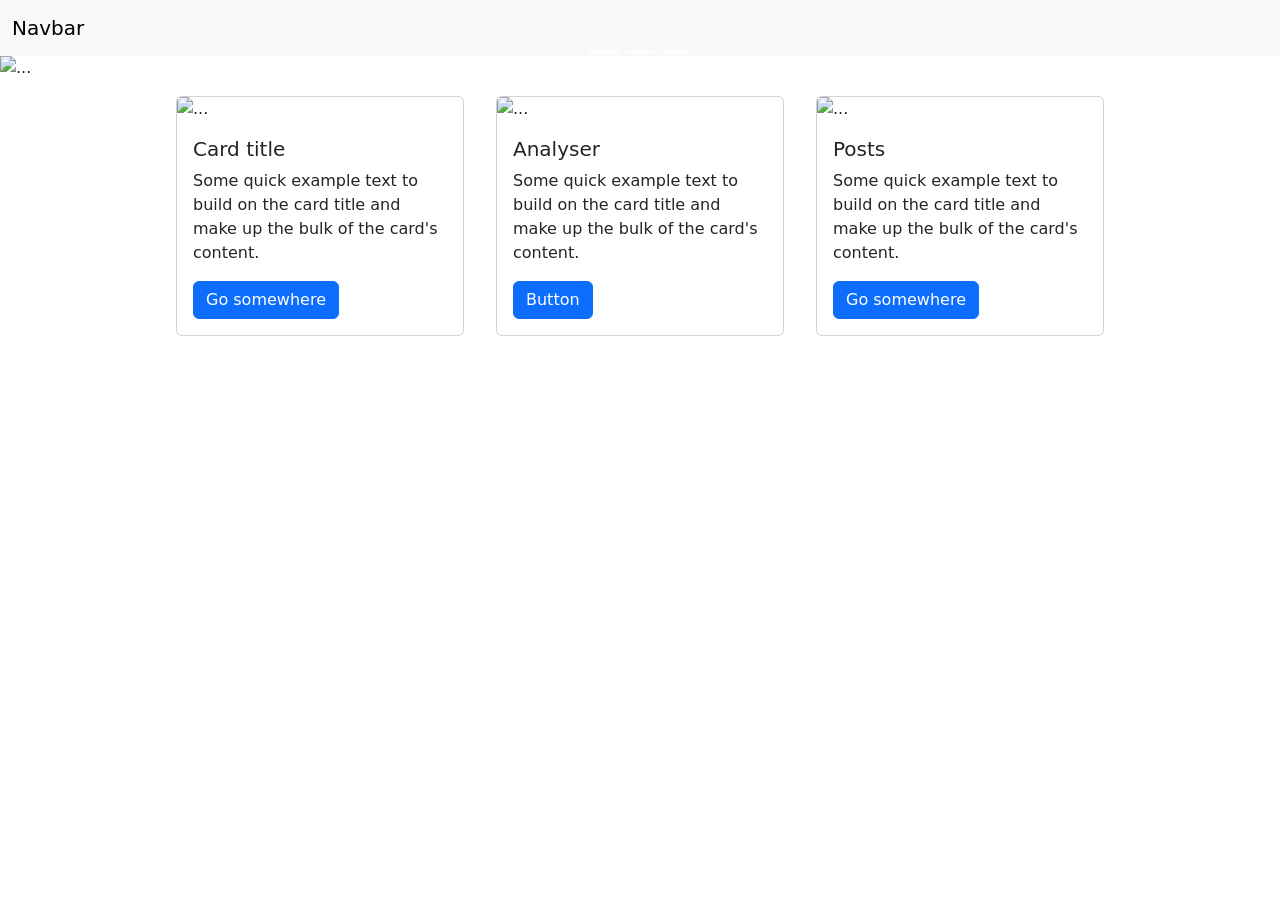
==== hhcs new/index.html @ 7307ed91 "new look ui" ====
<!DOCTYPE html>
<html lang="en">
<head>
    <meta charset="UTF-8">
    <meta http-equiv="X-UA-Compatible" content="IE=edge">
    <meta name="viewport" content="width=device-width, initial-scale=1.0">
    <title>HCSS</title>
    <script src="https://cdn.jsdelivr.net/npm/bootstrap@5.0.2/dist/js/bootstrap.bundle.min.js" integrity="sha384-MrcW6ZMFYlzcLA8Nl+NtUVF0sA7MsXsP1UyJoMp4YLEuNSfAP+JcXn/tWtIaxVXM" crossorigin="anonymous"></script>
    <link href="https://cdn.jsdelivr.net/npm/bootstrap@5.0.2/dist/css/bootstrap.min.css" rel="stylesheet" integrity="sha384-EVSTQN3/azprG1Anm3QDgpJLIm9Nao0Yz1ztcQTwFspd3yD65VohhpuuCOmLASjC" crossorigin="anonymous">
    <link rel="stylesheet" href="style.css">
</head>
<body>
    <!-- As a link -->
<nav class="navbar navbar-light bg-light">
    <div class="container-fluid">
      <a class="navbar-brand" href="#">Navbar</a>
    </div>
  </nav>
  
  <!-- As a heading
  <nav class="navbar navbar-light bg-light">
    <div class="container-fluid">
      <span class="navbar-brand mb-0 h1">Navbar</span>
    </div>
  </nav> -->



  <div id="carouselExampleCaptions" class="carousel slide" data-bs-ride="carousel">
    <div class="carousel-indicators">
      <button type="button" data-bs-target="#carouselExampleCaptions" data-bs-slide-to="0" class="active" aria-current="true" aria-label="Slide 1"></button>
      <button type="button" data-bs-target="#carouselExampleCaptions" data-bs-slide-to="1" aria-label="Slide 2"></button>
      <button type="button" data-bs-target="#carouselExampleCaptions" data-bs-slide-to="2" aria-label="Slide 3"></button>
    </div>
    <div class="carousel-inner">
      <div class="carousel-item active">
        <img src="Project_69-01.jpg" class="d-block w-100 h-100" alt="...">
        <div class="carousel-caption d-none d-md-block">
            <div class="p-text"><h5>Third slide label</h5>
                <p>Some representative placeholder content for the third slide.</p>
            </div>
        </div>
      </div>
      <div class="carousel-item">
        <img src="Project_155-12.jpg" class="d-block w-100 h-100" alt="...">
        <div class="carousel-caption d-none d-md-block">
            <div class="p-text"><h5>Third slide label</h5>
                <p>Some representative placeholder content for the third slide.</p>
            </div>
        </div>
      </div>
      <div class="carousel-item">
        <img src="Project_155-07.jpg" class="d-block w-100 h-100" alt="...">
        <div class="carousel-caption d-none d-md-block">
            <div class="p-text"><h5>Third slide label</h5>
            <p>Some representative placeholder content for the third slide.</p>
        </div>
        </div>
      </div>
    </div>
    <button class="carousel-control-prev" type="button" data-bs-target="#carouselExampleCaptions" data-bs-slide="prev">
      <span class="carousel-control-prev-icon" aria-hidden="true"></span>
      <span class="visually-hidden">Previous</span>
    </button>
    <button class="carousel-control-next" type="button" data-bs-target="#carouselExampleCaptions" data-bs-slide="next">
      <span class="carousel-control-next-icon" aria-hidden="true"></span>
      <span class="visually-hidden">Next</span>
    </button>
  </div>


  <div class="cards">
    <div class="card" style="width: 18rem;">
        <img src="Project_69-01.jpg" class="card-img-top" alt="...">
        <div class="card-body">
          <h5 class="card-title">Card title</h5>
          <p class="card-text">Some quick example text to build on the card title and make up the bulk of the card's content.</p>
          <a href="#" class="btn btn-primary">Go somewhere</a>
        </div>
      </div>
    <div class="card" style="width: 18rem;">
        <img src="Project_155-12.jpg" class="card-img-top" alt="...">
        <div class="card-body">
          <h5 class="card-title">Analyser</h5>
          <p class="card-text">Some quick example text to build on the card title and make up the bulk of the card's content.</p>
          <a href="./forms.html" class="btn btn-primary">Button</a>
        </div>
      </div>
    <div class="card" style="width: 18rem;">
        <img src="Project_155-07.jpg" class="card-img-top" alt="...">
        <div class="card-body">
          <h5 class="card-title">Posts</h5>
          <p class="card-text">Some quick example text to build on the card title and make up the bulk of the card's content.</p>
          <a href="#" class="btn btn-primary">Go somewhere</a>
        </div>
      </div>
  </div>



</body>
</html>
---- hhcs new/style.css ----
.cards{
    display: flex;
    justify-content: center;
}

.card{
    margin: 1rem;
}

.p-text{
    background-color: rgba(0, 0, 0, 0.5);
}

.form-inp{
    justify-content: center;
    margin: 2rem;
}
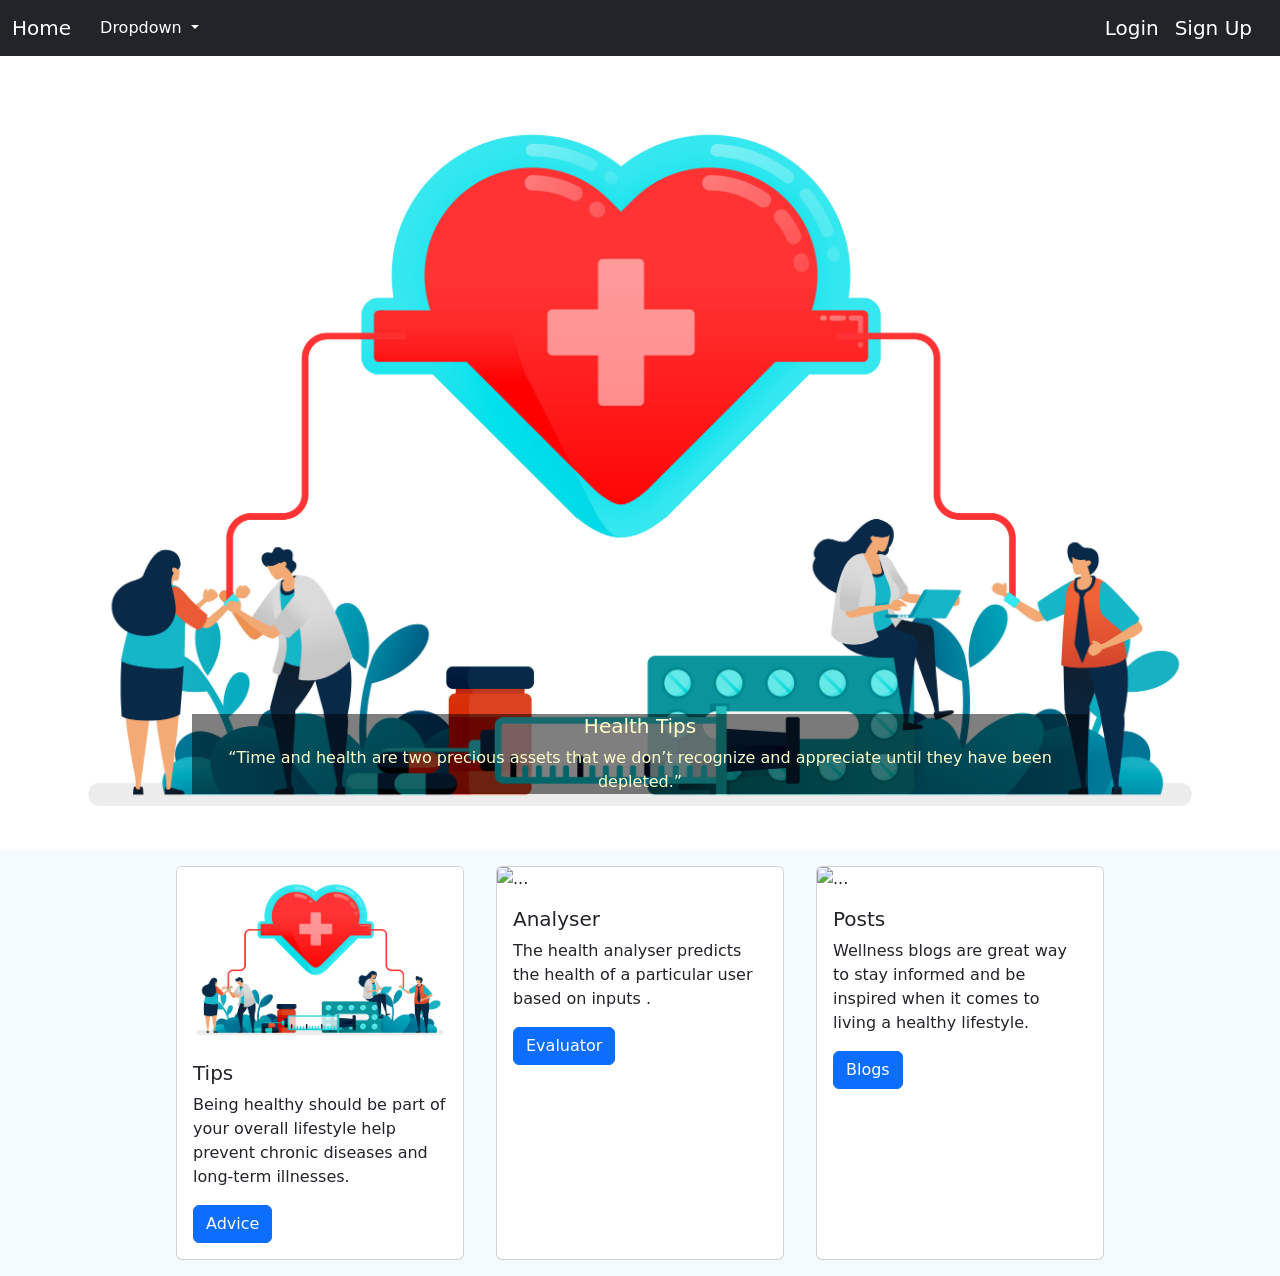
==== commit f8cf2147: "hhcs" ====
--- a/hhcs new/index.html
+++ b/hhcs new/index.html
@@ -11,9 +11,38 @@
 </head>
 <body>
     <!-- As a link -->
-<nav class="navbar navbar-light bg-light">
+<!--<nav class="navbar navbar-light bg-light">
     <div class="container-fluid">
-      <a class="navbar-brand" href="#">Navbar</a>
+      <a class="navbar-brand" href="#">Home</a>
+      <a class="navbar-brand" href="#">About</a>
+      <a class="navbar-brand" href="#">Posts</a>
+      <a class="navbar-brand" href="#">Recommendations</a>
+      <a class="navbar-brand" href="#">FAQ's</a>
+    </div>
+  </nav>-->
+
+  <nav class="navbar navbar-expand-lg navbar-dark bg-dark">
+    <div class="container-fluid">
+      <a class="navbar-brand" href="#">Home</a>
+      <button class="navbar-toggler" type="button" data-bs-toggle="collapse" data-bs-target="#navbarNavDarkDropdown" aria-controls="navbarNavDarkDropdown" aria-expanded="false" aria-label="Toggle navigation">
+        <span class="navbar-toggler-icon"></span>
+      </button>
+      <div class="collapse navbar-collapse" id="navbarNavDarkDropdown">
+        <ul class="navbar-nav">
+          <li class="nav-item dropdown">
+            <button class="btn btn-dark dropdown-toggle" data-bs-toggle="dropdown" aria-expanded="false">
+              Dropdown
+            </button>
+            <ul class="dropdown-menu dropdown-menu-dark">
+              <li><a class="dropdown-item" href="about.html">About</a></li>
+              <li><a class="dropdown-item" href="#">Posts</a></li>
+              <li><a class="dropdown-item" href="#">Recommendations</a></li>
+              <li><a class="dropdown-item" href="#">FAQ's</a></li>
+            </ul>
+        </ul>
+      </div>
+      <a class="navbar-brand" href="login.html">Login</a>
+      <a class="navbar-brand" href="login.html">Sign Up</a>
     </div>
   </nav>
   
@@ -36,24 +65,24 @@
       <div class="carousel-item active">
         <img src="Project_69-01.jpg" class="d-block w-100 h-100" alt="...">
         <div class="carousel-caption d-none d-md-block">
-            <div class="p-text"><h5>Third slide label</h5>
-                <p>Some representative placeholder content for the third slide.</p>
+            <div class="p-text"><h5>Health Tips</h5>
+                <p>“Time and health are two precious assets that we don’t recognize and appreciate until they have been depleted.” </p>
             </div>
         </div>
       </div>
       <div class="carousel-item">
         <img src="Project_155-12.jpg" class="d-block w-100 h-100" alt="...">
         <div class="carousel-caption d-none d-md-block">
-            <div class="p-text"><h5>Third slide label</h5>
-                <p>Some representative placeholder content for the third slide.</p>
+            <div class="p-text"><h5>Health Blogs</h5>
+                <p>“A healthy outside starts from the inside.”</p>
             </div>
         </div>
       </div>
       <div class="carousel-item">
         <img src="Project_155-07.jpg" class="d-block w-100 h-100" alt="...">
         <div class="carousel-caption d-none d-md-block">
-            <div class="p-text"><h5>Third slide label</h5>
-            <p>Some representative placeholder content for the third slide.</p>
+            <div class="p-text"><h5>Health Maintenance</h5>
+            <p>“The human body is the best picture of the human soul.”</p>
         </div>
         </div>
       </div>
@@ -73,25 +102,26 @@
     <div class="card" style="width: 18rem;">
         <img src="Project_69-01.jpg" class="card-img-top" alt="...">
         <div class="card-body">
-          <h5 class="card-title">Card title</h5>
-          <p class="card-text">Some quick example text to build on the card title and make up the bulk of the card's content.</p>
-          <a href="#" class="btn btn-primary">Go somewhere</a>
+          <h5 class="card-title">Tips</h5>
+          <p class="card-text">Being healthy should be part of your overall lifestyle help prevent chronic diseases and long-term illnesses.   </p>
+          <a href="#" class="btn btn-primary">Advice</a>
         </div>
       </div>
-    <div class="card" style="width: 18rem;">
+    <div class="card" style="width: 18rem; " >
         <img src="Project_155-12.jpg" class="card-img-top" alt="...">
         <div class="card-body">
           <h5 class="card-title">Analyser</h5>
-          <p class="card-text">Some quick example text to build on the card title and make up the bulk of the card's content.</p>
-          <a href="./forms.html" class="btn btn-primary">Button</a>
+          <p class="card-text">The health analyser predicts the health of a 
+            particular user based on inputs .</p>
+          <a href="./forms.html" class="btn btn-primary">Evaluator</a>
         </div>
       </div>
     <div class="card" style="width: 18rem;">
         <img src="Project_155-07.jpg" class="card-img-top" alt="...">
         <div class="card-body">
           <h5 class="card-title">Posts</h5>
-          <p class="card-text">Some quick example text to build on the card title and make up the bulk of the card's content.</p>
-          <a href="#" class="btn btn-primary">Go somewhere</a>
+          <p class="card-text">Wellness blogs are great way to stay informed and be inspired when it comes to living a healthy lifestyle.</p>
+          <a href="#" class="btn btn-primary">Blogs</a>
         </div>
       </div>
   </div>
--- a/hhcs new/style.css
+++ b/hhcs new/style.css
@@ -1,10 +1,12 @@
 .cards{
     display: flex;
     justify-content: center;
+    
 }
 
 .card{
     margin: 1rem;
+
 }
 
 .p-text{
@@ -14,4 +16,124 @@
 .form-inp{
     justify-content: center;
     margin: 2rem;
-}+}
+body{
+    background-color:#F5FCFF;
+}
+.p-text{
+    color: #ffffcc;
+}
+
+
+
+#login-form
+{
+	display:none;
+}
+.form-box
+{
+	width: 380px;
+	height: 480px;
+	position: relative;
+	margin:2% auto;
+	background: rgba(0,0,0,0.3);
+	padding: 10px;
+	overflow: hidden;
+}
+.button-box
+{
+	width:230px;
+	margin:35px auto;
+	position:relative;
+	box-shadow:0 0 20px 9px #ff61241f;
+	border-radius: 30px;
+}
+
+.toggle-btn
+{
+	padding:10px 30px;
+	cursor:pointer;
+	background:transparent;
+	border:0;
+	outline: none;
+	position: relative;
+}
+#btn
+{
+	top: 0;
+	left: 0;
+	position: absolute;
+	width: 110px;
+	height: 100%;
+	background: #F3C693;
+	border-radius: 30px;
+	transition: .5s;
+}
+.input-group-login
+{
+	top:150px;
+	position: absolute;
+	width: 280px;
+	transition: .5s;
+}
+.input-group-register
+{
+	top:120px;
+	position: absolute;
+	width: 280px;
+	transition: .5s;
+}
+.input-field
+{
+	width:100%;
+	padding:10px 0;
+	margin:5px 0;
+	border-left: 0;
+	border-top: 0;
+	border-right: 0;
+	border-bottom: 1px solid #999;
+	outline:none;
+	background: transparent;
+}
+.submit-btn
+{
+	width: 85%;
+	padding: 10px 30px;
+	cursor:pointer;
+	display: block;
+	margin:auto;
+	background: #F3C693;
+	border: 0;
+	outline: none;
+	border-radius: 30px;
+}
+.check-box
+{
+	margin:30px 10px 34px 0;
+
+}
+span
+{
+	color: #777;
+	font-size: 12px;
+	bottom: 68px;
+	position: absolute;
+}
+#login
+{
+	left: 50px;
+}
+#login input
+{
+	color: white;
+	font-size: 15;
+}
+#register
+{
+	left:450px;
+}
+#register input
+{
+	color:white;
+	font-size: 15;
+}
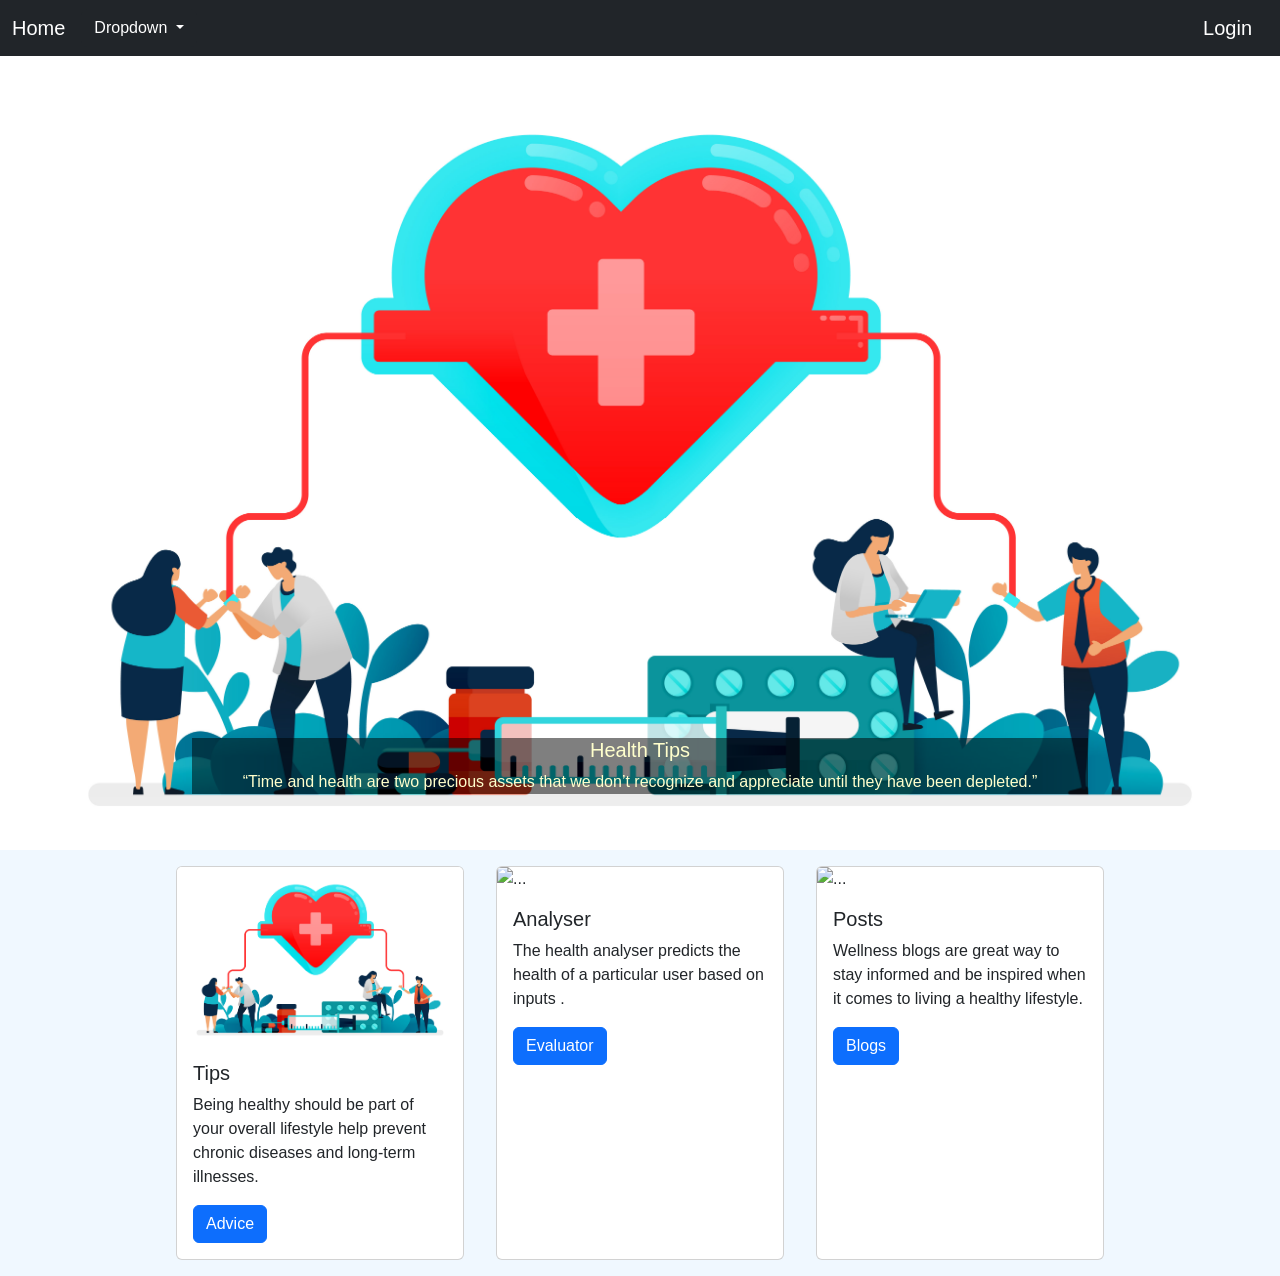
==== commit f78fa848: "update: faq,recommendations" ====
--- a/hhcs new/index.html
+++ b/hhcs new/index.html
@@ -35,14 +35,13 @@
             </button>
             <ul class="dropdown-menu dropdown-menu-dark">
               <li><a class="dropdown-item" href="about.html">About</a></li>
-              <li><a class="dropdown-item" href="#">Posts</a></li>
-              <li><a class="dropdown-item" href="#">Recommendations</a></li>
-              <li><a class="dropdown-item" href="#">FAQ's</a></li>
+              <li><a class="dropdown-item" href="recommendations.html">Recommendations</a></li>
+              <li><a class="dropdown-item" href="faq.html">FAQ's</a></li>
             </ul>
         </ul>
       </div>
       <a class="navbar-brand" href="login.html">Login</a>
-      <a class="navbar-brand" href="login.html">Sign Up</a>
+      <!--<a class="navbar-brand" href="login.html">Sign Up</a>  -->
     </div>
   </nav>
   
@@ -104,7 +103,7 @@
         <div class="card-body">
           <h5 class="card-title">Tips</h5>
           <p class="card-text">Being healthy should be part of your overall lifestyle help prevent chronic diseases and long-term illnesses.   </p>
-          <a href="#" class="btn btn-primary">Advice</a>
+          <a href="tips.html" class="btn btn-primary">Advice</a>
         </div>
       </div>
     <div class="card" style="width: 18rem; " >
@@ -121,11 +120,12 @@
         <div class="card-body">
           <h5 class="card-title">Posts</h5>
           <p class="card-text">Wellness blogs are great way to stay informed and be inspired when it comes to living a healthy lifestyle.</p>
-          <a href="#" class="btn btn-primary">Blogs</a>
+          <a href="post.html" class="btn btn-primary">Blogs</a>
         </div>
       </div>
   </div>
 
+  
 
 
 </body>
--- a/hhcs new/style.css
+++ b/hhcs new/style.css
@@ -107,17 +107,14 @@
 	outline: none;
 	border-radius: 30px;
 }
-.check-box
-{
-	margin:30px 10px 34px 0;
-
-}
+
 span
 {
+	margin:30px 20px 30px 0;
 	color: #777;
 	font-size: 12px;
-	bottom: 68px;
-	position: absolute;
+	
+
 }
 #login
 {
@@ -137,3 +134,115 @@
 	color:white;
 	font-size: 15;
 }
+
+body {
+	/*background-image: url(https://media.istockphoto.com/photos/healthcare-business-concept-medical-examination-and-growth-graph-data-picture-id1274428125?b=1&k=20&m=1274428125&s=612x612&w=0&h=taMkWIr1WNlJIUzlphGaWVvK2QFXH1dqEJ6pANj44UY=);
+	background-repeat: no-repeat;
+	background-size: cover;*/
+	background-color: aliceblue;
+	font-family: Arial, Helvetica, sans-serif;
+	margin: 0;
+
+  }
+  
+ 
+  .about-section {
+	padding: 50px;
+	padding-right: 50%;
+	text-align: justify;
+	color: black;
+	font-family: sans-serif;
+	font-weight: 600;
+	
+
+  }
+  
+  
+  .title {
+	color: grey;
+  }
+  
+
+  .text-secondary {
+    color: #3d5d6f;
+  }
+  
+  .h4,
+  h4 {
+    font-size: 1.2rem;
+  }
+
+  h2 {
+    color: #333;
+  }
+  
+  .fa,
+  .fas {
+    font-family: 'FontAwesome';
+    font-weight: 400;
+    font-size: 1.2rem;
+    font-style: normal;
+  }
+  
+  .right-0 {
+    right: 0;
+  }
+  
+  .top-0 {
+    top: 0;
+  }
+  
+  .h-100 {
+    height: 100%;
+  }
+  
+  a.text-secondary:focus,
+  a.text-secondary:hover {
+    text-decoration: none;
+    color: #22343e;
+  }
+  
+  #accordion .fa-plus {
+    transition: -webkit-transform 0.25s ease-in-out;
+    transition: transform 0.25s ease-in-out;
+    transition: transform 0.25s ease-in-out, -webkit-transform 0.25s ease-in-out;
+  }
+  
+  #accordion a[aria-expanded=true] .fa-plus {
+    -webkit-transform: rotate(45deg);
+    transform: rotate(45deg);
+  }
+  .online-about
+  {
+	background-image: url(https://media.istockphoto.com/photos/healthcare-business-concept-medical-examination-and-growth-graph-data-picture-id1274428125?b=1&k=20&m=1274428125&s=612x612&w=0&h=taMkWIr1WNlJIUzlphGaWVvK2QFXH1dqEJ6pANj44UY=);
+	background-repeat: no-repeat;
+	background-size: cover;
+  }
+  .text-center
+  {
+	text-align: center;
+	
+  }
+  .faq-background
+  {
+	background-image: url(https://images.pexels.com/photos/2383010/pexels-photo-2383010.jpeg);
+	font-weight: 600;
+	color: #333;
+  }
+  .form-label
+  {
+	text-align: center;
+  }
+  .mb-3
+  {
+	padding-left: 100px;
+	padding-right: 1000px;
+  }
+  .submit-form
+  {
+	padding-left: 100px;
+  }
+  .tipss
+  {
+	background-color:#3d5d6f;
+  }
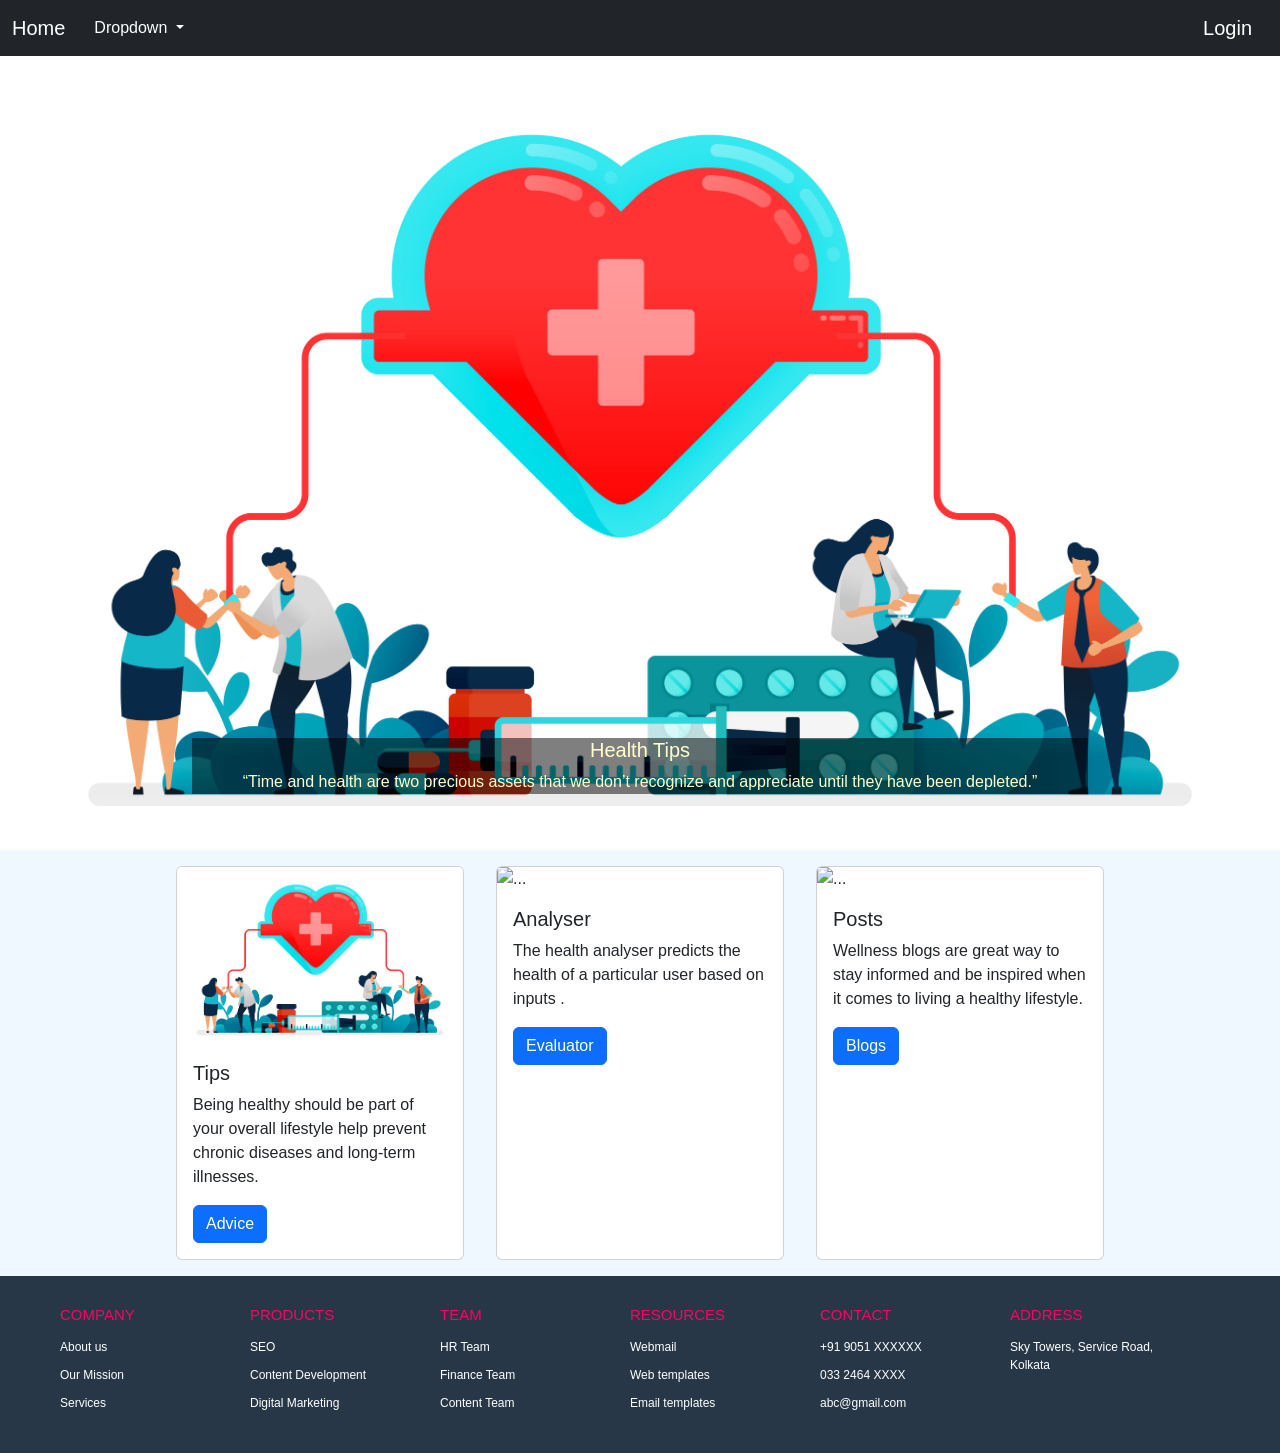
==== commit 495080eb: "hhcs" ====
--- a/hhcs new/index.html
+++ b/hhcs new/index.html
@@ -126,7 +126,60 @@
   </div>
 
   
-
+  <footer>
+    <div class="footer">
+      <div class="contain">
+      <div class="col">
+        <h2>Company</h2>
+        <ul>
+          <li>About us</li>
+          <li> Our Mission</li>
+          <li>Services</li>
+        </ul>
+      </div>
+      <div class="col">
+        <h2>Products</h2>
+        <ul>
+          <li>SEO</li>
+          <li>Content Development</li>
+          <li>Digital Marketing</li>
+        </ul>
+      </div>
+      <div class="col">
+        <h2>Team</h2>
+        <ul>
+          <li>HR Team</li>
+          <li>Finance Team</li>
+          <li>Content Team</li>
+        </ul>
+      </div>
+      <div class="col">
+        <h2>Resources</h2>
+        <ul>
+          <li>Webmail</li>
+          <li>Web templates</li>
+          <li>Email templates</li>
+        </ul>
+      </div>
+      <div class="col">
+        <h2>Contact</h2>
+        <ul>
+          <li>+91 9051 XXXXXX</li>
+          <li>033 2464 XXXX</li>
+          <li>abc@gmail.com</li>
+        </ul>
+      </div>
+      <div class="col address">
+        <h2>Address </h2>
+        <ul>
+          <li>Sky Towers, Service Road, Kolkata</li>
+      </ul>
+      </div>
+    <div class="clearfix"></div>
+    </div>
+    </div>
+    </footer>
+    
 
 </body>
 </html>
--- a/hhcs new/style.css
+++ b/hhcs new/style.css
@@ -245,4 +245,205 @@
   .tipss
   {
 	background-color:#3d5d6f;
-  }+  }
+
+  *{
+	margin:0px;
+	padding:0px;
+	font-family: 'Segoe UI', Tahoma, Geneva, Verdana, sans-serif;
+	box-sizing: border-box;
+  }
+  a{
+	text-decoration: none;
+  }
+  ul{
+	list-style: none;
+  }
+  #blog{
+	margin: 0px;
+	padding: 0px;
+	font-family: 'Segoe UI', Tahoma, Geneva, Verdana, sans-serif;
+	display: flex;
+	justify-content: center;
+	align-items: center;
+	flex-direction: column;
+	padding: 40px;
+	border-bottom: 1px solid rgba(0, 0, 0, 0.05);
+  }
+  .blog-heading{
+	display: flex;
+	justify-content: center;
+	align-items: center;
+	flex-direction: column;
+  }
+  .blog-heading span{
+	color: #333;
+  }
+  .blog-heading h3{
+	font-size: 2.4rem;
+	color: #2b2b2b;
+	font-weight: 600;
+  }
+  .blog-container{
+	display: flex;
+	justify-content: center;
+	align-items: center;
+	margin: 20px 0px;
+	flex-wrap:wrap;
+  }
+  .blog-box{
+	width:350px;
+	background-color: #ffffff;
+	border:1px solid #ececec;
+	margin:20px;
+  }
+  .blog-img{
+	width:100%;
+	height:auto;
+  }
+  .blog-img img{
+	width:100%;
+	height:100%;
+	object-fit: cover;
+	object-position: center;
+  }
+  .blog-text{
+	padding: 30px;
+	display:flex;
+	flex-direction: column;
+  }
+  .blog-text span{
+	color: #f33c3c;
+	font-size: 0.9rem;
+  }
+  .blog-text .blog-title{
+	font-size: 1.3rem;
+	font-weight: 500;
+	color: #272727;
+  }
+  .blog-text .blog-title:hover{
+	color: #f33c3c;
+	transition: all ease 0.3s;
+  }
+  .blog-text p{
+	color: #9b9b9b;
+	font-size: 0.9rem;
+	display: -webkit-box;
+	-webkit-line-clamp: 3;
+	-webkit-box-orient: vertical;
+	overflow:hidden;
+	text-overflow:ellipsis;
+	margin: 20px 0px;
+  }
+  .blog-text a {
+	color: #2b2b2b;
+  }
+  .blog-text a:hover{
+	color: #f33c3c;
+	transition: all ease 0.3s;
+  }
+  @media(max-width:1250px){
+	.blog-box{
+		width:300px;
+	}
+  }
+  @media(max-width:1100px){
+	.blog-box{
+		width: 70%;
+	}
+  }
+  @media(max-width:550px){
+	.blog-box{
+		margin: 20px 10px;
+		width:100%;
+	}
+	#blog{
+		padding: 20px;
+	}
+  }
+
+  .footer {
+	width: 100%;
+	background-color:#283747 ;
+  }
+  .footer .col {
+	width: 190px;
+	height: auto;
+	float: left;
+	box-sizing: border-box;
+	padding: 20px;
+  }
+  .footer .col h2 {
+	margin: 0;
+	padding: 0;
+	font-size: 15px;
+	line-height: 17px;
+	padding: 10px 0;
+	color: #FF0063;
+	text-transform: uppercase;
+  }
+  .footer .col ul {
+	list-style-type: none;
+	padding: 0;
+  }
+  .footer .col ul li {
+	color: white;
+	font-size: 12px;
+	padding: 5px 0px;
+  }
+  .address ul li {
+	display: inline-block;
+	padding-right: 5px !important;
+  }
+  
+  .footer .col ul li:hover {
+	cursor: pointer;
+	color: lightgray;
+	font-weight: bold;
+  }
+  .clearfix {
+	clear: both;
+  }
+  @media only screen and (min-width: 1280px) {
+	.contain {
+	  width: 1200px;
+	  margin: 0 auto;
+	}
+  }
+  @media only screen and (max-width: 1139px) {
+	.contain .address {
+	  width: 1000px;
+	  display: block;
+	}
+	.address h2 {
+	  margin: 0px;
+	}
+  }
+  @media only screen and (max-width: 950px) {
+	.footer .col {
+	  width: 33%;
+	}
+	.footer .col h2 {
+	  font-size: 14px;
+	}
+	.footer .col ul li {
+	  font-size: 13px;
+	}
+  }
+  @media only screen and (max-width: 500px) {
+	  .footer .col {
+		width: 50%;
+	  }
+	  .footer .col h2 {
+		font-size: 14px;
+	  }
+	  .footer .col ul li {
+		font-size: 13px;
+	  }
+  }
+  @media only screen and (max-width: 340px) {
+	.footer .col {
+	  width: 100%;
+	}
+  }
+  
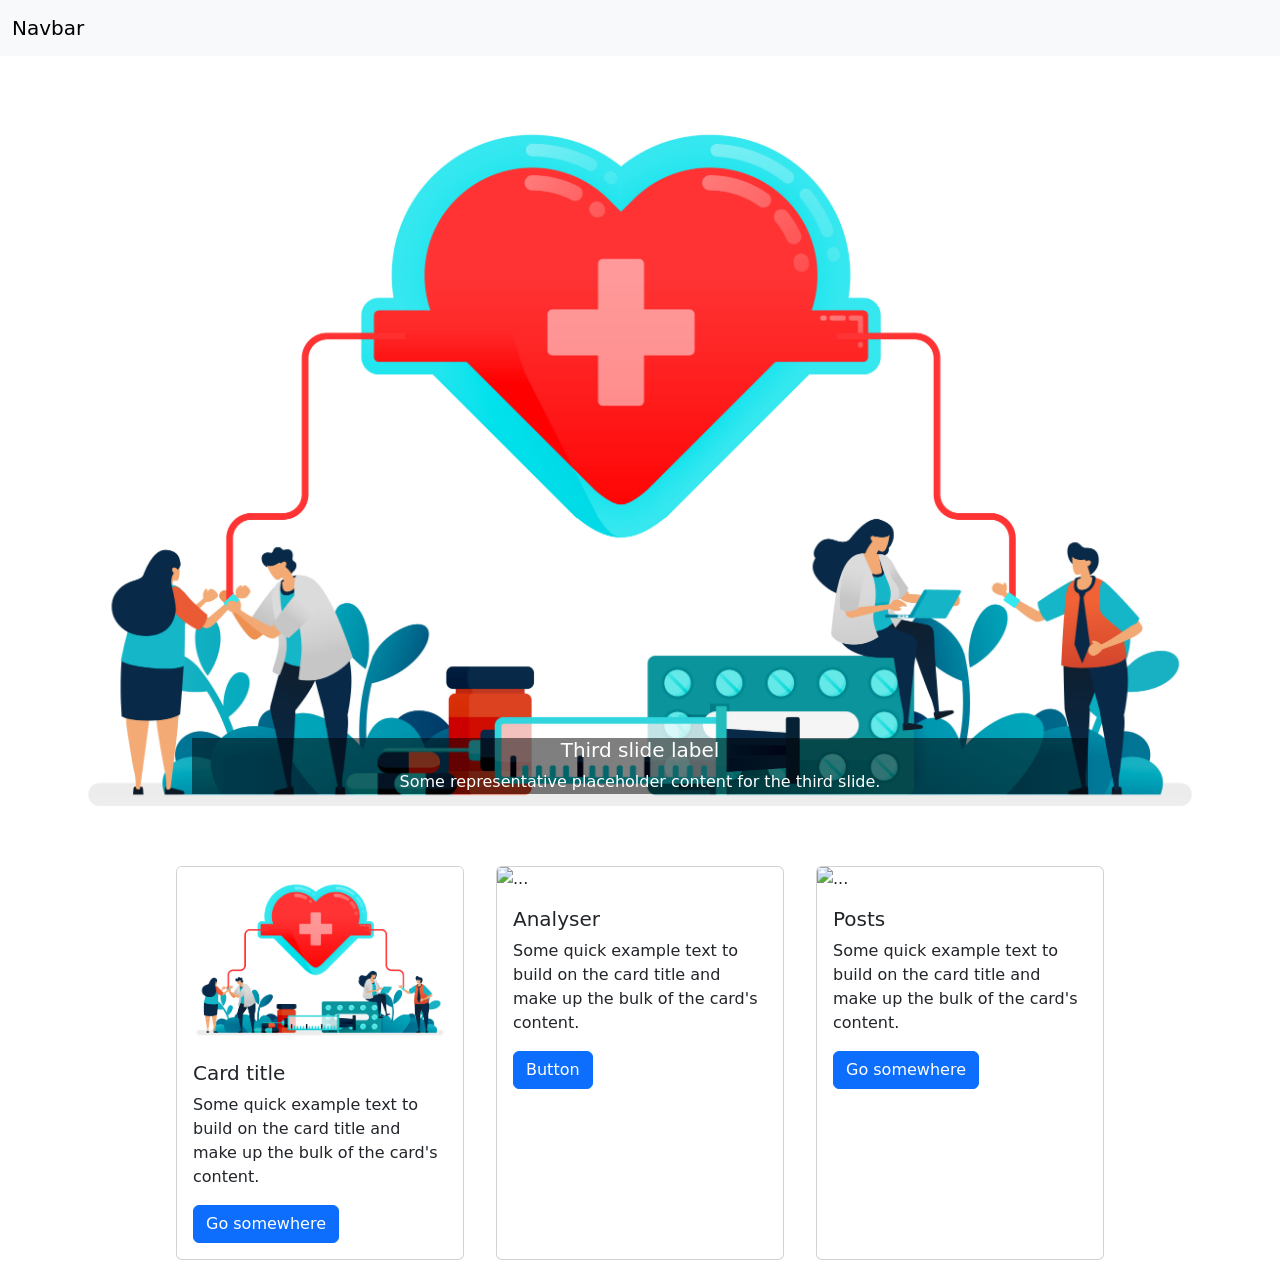
==== commit f48fad02: "changes done for 16 feb" ====
--- a/hhcs new/index.html
+++ b/hhcs new/index.html
@@ -11,37 +11,9 @@
 </head>
 <body>
     <!-- As a link -->
-<!--<nav class="navbar navbar-light bg-light">
+<nav class="navbar navbar-light bg-light">
     <div class="container-fluid">
-      <a class="navbar-brand" href="#">Home</a>
-      <a class="navbar-brand" href="#">About</a>
-      <a class="navbar-brand" href="#">Posts</a>
-      <a class="navbar-brand" href="#">Recommendations</a>
-      <a class="navbar-brand" href="#">FAQ's</a>
-    </div>
-  </nav>-->
-
-  <nav class="navbar navbar-expand-lg navbar-dark bg-dark">
-    <div class="container-fluid">
-      <a class="navbar-brand" href="#">Home</a>
-      <button class="navbar-toggler" type="button" data-bs-toggle="collapse" data-bs-target="#navbarNavDarkDropdown" aria-controls="navbarNavDarkDropdown" aria-expanded="false" aria-label="Toggle navigation">
-        <span class="navbar-toggler-icon"></span>
-      </button>
-      <div class="collapse navbar-collapse" id="navbarNavDarkDropdown">
-        <ul class="navbar-nav">
-          <li class="nav-item dropdown">
-            <button class="btn btn-dark dropdown-toggle" data-bs-toggle="dropdown" aria-expanded="false">
-              Dropdown
-            </button>
-            <ul class="dropdown-menu dropdown-menu-dark">
-              <li><a class="dropdown-item" href="about.html">About</a></li>
-              <li><a class="dropdown-item" href="recommendations.html">Recommendations</a></li>
-              <li><a class="dropdown-item" href="faq.html">FAQ's</a></li>
-            </ul>
-        </ul>
-      </div>
-      <a class="navbar-brand" href="login.html">Login</a>
-      <!--<a class="navbar-brand" href="login.html">Sign Up</a>  -->
+      <a class="navbar-brand" href="#">Navbar</a>
     </div>
   </nav>
   
@@ -64,24 +36,24 @@
       <div class="carousel-item active">
         <img src="Project_69-01.jpg" class="d-block w-100 h-100" alt="...">
         <div class="carousel-caption d-none d-md-block">
-            <div class="p-text"><h5>Health Tips</h5>
-                <p>“Time and health are two precious assets that we don’t recognize and appreciate until they have been depleted.” </p>
+            <div class="p-text"><h5>Third slide label</h5>
+                <p>Some representative placeholder content for the third slide.</p>
             </div>
         </div>
       </div>
       <div class="carousel-item">
         <img src="Project_155-12.jpg" class="d-block w-100 h-100" alt="...">
         <div class="carousel-caption d-none d-md-block">
-            <div class="p-text"><h5>Health Blogs</h5>
-                <p>“A healthy outside starts from the inside.”</p>
+            <div class="p-text"><h5>Third slide label</h5>
+                <p>Some representative placeholder content for the third slide.</p>
             </div>
         </div>
       </div>
       <div class="carousel-item">
         <img src="Project_155-07.jpg" class="d-block w-100 h-100" alt="...">
         <div class="carousel-caption d-none d-md-block">
-            <div class="p-text"><h5>Health Maintenance</h5>
-            <p>“The human body is the best picture of the human soul.”</p>
+            <div class="p-text"><h5>Third slide label</h5>
+            <p>Some representative placeholder content for the third slide.</p>
         </div>
         </div>
       </div>
@@ -101,85 +73,30 @@
     <div class="card" style="width: 18rem;">
         <img src="Project_69-01.jpg" class="card-img-top" alt="...">
         <div class="card-body">
-          <h5 class="card-title">Tips</h5>
-          <p class="card-text">Being healthy should be part of your overall lifestyle help prevent chronic diseases and long-term illnesses.   </p>
-          <a href="tips.html" class="btn btn-primary">Advice</a>
+          <h5 class="card-title">Card title</h5>
+          <p class="card-text">Some quick example text to build on the card title and make up the bulk of the card's content.</p>
+          <a href="#" class="btn btn-primary">Go somewhere</a>
         </div>
       </div>
-    <div class="card" style="width: 18rem; " >
+    <div class="card" style="width: 18rem;">
         <img src="Project_155-12.jpg" class="card-img-top" alt="...">
         <div class="card-body">
           <h5 class="card-title">Analyser</h5>
-          <p class="card-text">The health analyser predicts the health of a 
-            particular user based on inputs .</p>
-          <a href="./forms.html" class="btn btn-primary">Evaluator</a>
+          <p class="card-text">Some quick example text to build on the card title and make up the bulk of the card's content.</p>
+          <a href="./forms.html" class="btn btn-primary">Button</a>
         </div>
       </div>
     <div class="card" style="width: 18rem;">
         <img src="Project_155-07.jpg" class="card-img-top" alt="...">
         <div class="card-body">
           <h5 class="card-title">Posts</h5>
-          <p class="card-text">Wellness blogs are great way to stay informed and be inspired when it comes to living a healthy lifestyle.</p>
-          <a href="post.html" class="btn btn-primary">Blogs</a>
+          <p class="card-text">Some quick example text to build on the card title and make up the bulk of the card's content.</p>
+          <a href="#" class="btn btn-primary">Go somewhere</a>
         </div>
       </div>
   </div>
 
-  
-  <footer>
-    <div class="footer">
-      <div class="contain">
-      <div class="col">
-        <h2>Company</h2>
-        <ul>
-          <li>About us</li>
-          <li> Our Mission</li>
-          <li>Services</li>
-        </ul>
-      </div>
-      <div class="col">
-        <h2>Products</h2>
-        <ul>
-          <li>SEO</li>
-          <li>Content Development</li>
-          <li>Digital Marketing</li>
-        </ul>
-      </div>
-      <div class="col">
-        <h2>Team</h2>
-        <ul>
-          <li>HR Team</li>
-          <li>Finance Team</li>
-          <li>Content Team</li>
-        </ul>
-      </div>
-      <div class="col">
-        <h2>Resources</h2>
-        <ul>
-          <li>Webmail</li>
-          <li>Web templates</li>
-          <li>Email templates</li>
-        </ul>
-      </div>
-      <div class="col">
-        <h2>Contact</h2>
-        <ul>
-          <li>+91 9051 XXXXXX</li>
-          <li>033 2464 XXXX</li>
-          <li>abc@gmail.com</li>
-        </ul>
-      </div>
-      <div class="col address">
-        <h2>Address </h2>
-        <ul>
-          <li>Sky Towers, Service Road, Kolkata</li>
-      </ul>
-      </div>
-    <div class="clearfix"></div>
-    </div>
-    </div>
-    </footer>
-    
+
 
 </body>
 </html>
--- a/hhcs new/style.css
+++ b/hhcs new/style.css
@@ -1,12 +1,10 @@
 .cards{
     display: flex;
     justify-content: center;
-    
 }
 
 .card{
     margin: 1rem;
-
 }
 
 .p-text{
@@ -16,434 +14,4 @@
 .form-inp{
     justify-content: center;
     margin: 2rem;
-}
-body{
-    background-color:#F5FCFF;
-}
-.p-text{
-    color: #ffffcc;
-}
-
-
-
-#login-form
-{
-	display:none;
-}
-.form-box
-{
-	width: 380px;
-	height: 480px;
-	position: relative;
-	margin:2% auto;
-	background: rgba(0,0,0,0.3);
-	padding: 10px;
-	overflow: hidden;
-}
-.button-box
-{
-	width:230px;
-	margin:35px auto;
-	position:relative;
-	box-shadow:0 0 20px 9px #ff61241f;
-	border-radius: 30px;
-}
-
-.toggle-btn
-{
-	padding:10px 30px;
-	cursor:pointer;
-	background:transparent;
-	border:0;
-	outline: none;
-	position: relative;
-}
-#btn
-{
-	top: 0;
-	left: 0;
-	position: absolute;
-	width: 110px;
-	height: 100%;
-	background: #F3C693;
-	border-radius: 30px;
-	transition: .5s;
-}
-.input-group-login
-{
-	top:150px;
-	position: absolute;
-	width: 280px;
-	transition: .5s;
-}
-.input-group-register
-{
-	top:120px;
-	position: absolute;
-	width: 280px;
-	transition: .5s;
-}
-.input-field
-{
-	width:100%;
-	padding:10px 0;
-	margin:5px 0;
-	border-left: 0;
-	border-top: 0;
-	border-right: 0;
-	border-bottom: 1px solid #999;
-	outline:none;
-	background: transparent;
-}
-.submit-btn
-{
-	width: 85%;
-	padding: 10px 30px;
-	cursor:pointer;
-	display: block;
-	margin:auto;
-	background: #F3C693;
-	border: 0;
-	outline: none;
-	border-radius: 30px;
-}
-
-span
-{
-	margin:30px 20px 30px 0;
-	color: #777;
-	font-size: 12px;
-	
-
-}
-#login
-{
-	left: 50px;
-}
-#login input
-{
-	color: white;
-	font-size: 15;
-}
-#register
-{
-	left:450px;
-}
-#register input
-{
-	color:white;
-	font-size: 15;
-}
-
-body {
-	/*background-image: url(https://media.istockphoto.com/photos/healthcare-business-concept-medical-examination-and-growth-graph-data-picture-id1274428125?b=1&k=20&m=1274428125&s=612x612&w=0&h=taMkWIr1WNlJIUzlphGaWVvK2QFXH1dqEJ6pANj44UY=);
-	background-repeat: no-repeat;
-	background-size: cover;*/
-	background-color: aliceblue;
-	font-family: Arial, Helvetica, sans-serif;
-	margin: 0;
-
-  }
-  
- 
-  .about-section {
-	padding: 50px;
-	padding-right: 50%;
-	text-align: justify;
-	color: black;
-	font-family: sans-serif;
-	font-weight: 600;
-	
-
-  }
-  
-  
-  .title {
-	color: grey;
-  }
-  
-
-  .text-secondary {
-    color: #3d5d6f;
-  }
-  
-  .h4,
-  h4 {
-    font-size: 1.2rem;
-  }
-
-  h2 {
-    color: #333;
-  }
-  
-  .fa,
-  .fas {
-    font-family: 'FontAwesome';
-    font-weight: 400;
-    font-size: 1.2rem;
-    font-style: normal;
-  }
-  
-  .right-0 {
-    right: 0;
-  }
-  
-  .top-0 {
-    top: 0;
-  }
-  
-  .h-100 {
-    height: 100%;
-  }
-  
-  a.text-secondary:focus,
-  a.text-secondary:hover {
-    text-decoration: none;
-    color: #22343e;
-  }
-  
-  #accordion .fa-plus {
-    transition: -webkit-transform 0.25s ease-in-out;
-    transition: transform 0.25s ease-in-out;
-    transition: transform 0.25s ease-in-out, -webkit-transform 0.25s ease-in-out;
-  }
-  
-  #accordion a[aria-expanded=true] .fa-plus {
-    -webkit-transform: rotate(45deg);
-    transform: rotate(45deg);
-  }
-  .online-about
-  {
-	background-image: url(https://media.istockphoto.com/photos/healthcare-business-concept-medical-examination-and-growth-graph-data-picture-id1274428125?b=1&k=20&m=1274428125&s=612x612&w=0&h=taMkWIr1WNlJIUzlphGaWVvK2QFXH1dqEJ6pANj44UY=);
-	background-repeat: no-repeat;
-	background-size: cover;
-  }
-  .text-center
-  {
-	text-align: center;
-	
-  }
-  .faq-background
-  {
-	background-image: url(https://images.pexels.com/photos/2383010/pexels-photo-2383010.jpeg);
-	font-weight: 600;
-	color: #333;
-  }
-  .form-label
-  {
-	text-align: center;
-  }
-  .mb-3
-  {
-	padding-left: 100px;
-	padding-right: 1000px;
-  }
-  .submit-form
-  {
-	padding-left: 100px;
-  }
-  .tipss
-  {
-	background-color:#3d5d6f;
-  }
-
-  *{
-	margin:0px;
-	padding:0px;
-	font-family: 'Segoe UI', Tahoma, Geneva, Verdana, sans-serif;
-	box-sizing: border-box;
-  }
-  a{
-	text-decoration: none;
-  }
-  ul{
-	list-style: none;
-  }
-  #blog{
-	margin: 0px;
-	padding: 0px;
-	font-family: 'Segoe UI', Tahoma, Geneva, Verdana, sans-serif;
-	display: flex;
-	justify-content: center;
-	align-items: center;
-	flex-direction: column;
-	padding: 40px;
-	border-bottom: 1px solid rgba(0, 0, 0, 0.05);
-  }
-  .blog-heading{
-	display: flex;
-	justify-content: center;
-	align-items: center;
-	flex-direction: column;
-  }
-  .blog-heading span{
-	color: #333;
-  }
-  .blog-heading h3{
-	font-size: 2.4rem;
-	color: #2b2b2b;
-	font-weight: 600;
-  }
-  .blog-container{
-	display: flex;
-	justify-content: center;
-	align-items: center;
-	margin: 20px 0px;
-	flex-wrap:wrap;
-  }
-  .blog-box{
-	width:350px;
-	background-color: #ffffff;
-	border:1px solid #ececec;
-	margin:20px;
-  }
-  .blog-img{
-	width:100%;
-	height:auto;
-  }
-  .blog-img img{
-	width:100%;
-	height:100%;
-	object-fit: cover;
-	object-position: center;
-  }
-  .blog-text{
-	padding: 30px;
-	display:flex;
-	flex-direction: column;
-  }
-  .blog-text span{
-	color: #f33c3c;
-	font-size: 0.9rem;
-  }
-  .blog-text .blog-title{
-	font-size: 1.3rem;
-	font-weight: 500;
-	color: #272727;
-  }
-  .blog-text .blog-title:hover{
-	color: #f33c3c;
-	transition: all ease 0.3s;
-  }
-  .blog-text p{
-	color: #9b9b9b;
-	font-size: 0.9rem;
-	display: -webkit-box;
-	-webkit-line-clamp: 3;
-	-webkit-box-orient: vertical;
-	overflow:hidden;
-	text-overflow:ellipsis;
-	margin: 20px 0px;
-  }
-  .blog-text a {
-	color: #2b2b2b;
-  }
-  .blog-text a:hover{
-	color: #f33c3c;
-	transition: all ease 0.3s;
-  }
-  @media(max-width:1250px){
-	.blog-box{
-		width:300px;
-	}
-  }
-  @media(max-width:1100px){
-	.blog-box{
-		width: 70%;
-	}
-  }
-  @media(max-width:550px){
-	.blog-box{
-		margin: 20px 10px;
-		width:100%;
-	}
-	#blog{
-		padding: 20px;
-	}
-  }
-
-  .footer {
-	width: 100%;
-	background-color:#283747 ;
-  }
-  .footer .col {
-	width: 190px;
-	height: auto;
-	float: left;
-	box-sizing: border-box;
-	padding: 20px;
-  }
-  .footer .col h2 {
-	margin: 0;
-	padding: 0;
-	font-size: 15px;
-	line-height: 17px;
-	padding: 10px 0;
-	color: #FF0063;
-	text-transform: uppercase;
-  }
-  .footer .col ul {
-	list-style-type: none;
-	padding: 0;
-  }
-  .footer .col ul li {
-	color: white;
-	font-size: 12px;
-	padding: 5px 0px;
-  }
-  .address ul li {
-	display: inline-block;
-	padding-right: 5px !important;
-  }
-  
-  .footer .col ul li:hover {
-	cursor: pointer;
-	color: lightgray;
-	font-weight: bold;
-  }
-  .clearfix {
-	clear: both;
-  }
-  @media only screen and (min-width: 1280px) {
-	.contain {
-	  width: 1200px;
-	  margin: 0 auto;
-	}
-  }
-  @media only screen and (max-width: 1139px) {
-	.contain .address {
-	  width: 1000px;
-	  display: block;
-	}
-	.address h2 {
-	  margin: 0px;
-	}
-  }
-  @media only screen and (max-width: 950px) {
-	.footer .col {
-	  width: 33%;
-	}
-	.footer .col h2 {
-	  font-size: 14px;
-	}
-	.footer .col ul li {
-	  font-size: 13px;
-	}
-  }
-  @media only screen and (max-width: 500px) {
-	  .footer .col {
-		width: 50%;
-	  }
-	  .footer .col h2 {
-		font-size: 14px;
-	  }
-	  .footer .col ul li {
-		font-size: 13px;
-	  }
-  }
-  @media only screen and (max-width: 340px) {
-	.footer .col {
-	  width: 100%;
-	}
-  }
-  +}
